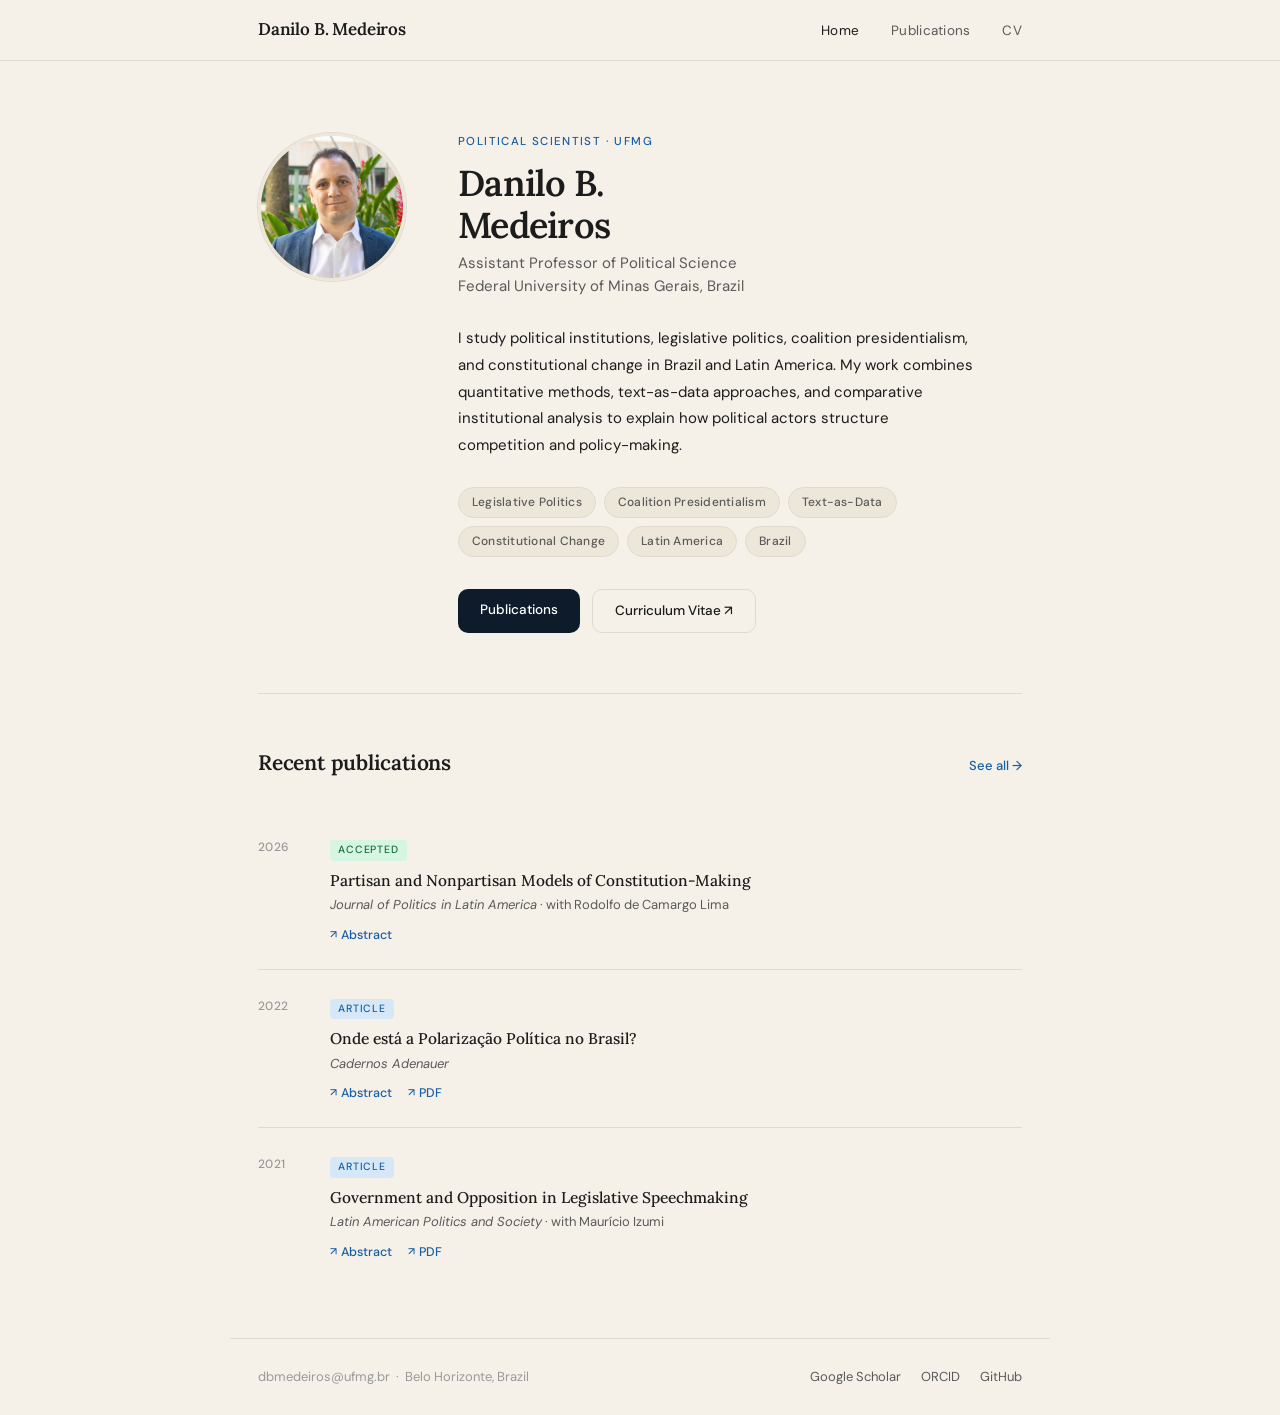
==== index.html @ eb248d36 "Update index.html" ====
<!DOCTYPE html>
<html lang="en">
<head>
  <meta charset="UTF-8">
  <meta name="viewport" content="width=device-width, initial-scale=1.0">
  <title>Danilo B. Medeiros — Political Scientist</title>
  <meta name="description" content="Assistant Professor of Political Science at UFMG. Research on legislative politics, coalition presidentialism, and constitutional change in Brazil and Latin America.">
  <link rel="preconnect" href="https://fonts.googleapis.com">
  <link rel="preconnect" href="https://fonts.gstatic.com" crossorigin>
  <link href="https://fonts.googleapis.com/css2?family=Lora:ital,wght@0,400;0,500;0,600;1,400&family=DM+Sans:wght@300;400;500&display=swap" rel="stylesheet">
  <style>
    *, *::before, *::after { box-sizing: border-box; margin: 0; padding: 0; }

    :root {
      --navy:   #0d1b2a;
      --navy2:  #1a2e42;
      --blue:   #185FA5;
      --blue-l: #d6e8f7;
      --sand:   #f5f0e8;
      --sand2:  #ede7da;
      --ink:    #1c1c1c;
      --muted:  #5a5a5a;
      --faint:  #9a9a9a;
      --rule:   #e0d9cf;
      --serif:  'Lora', Georgia, serif;
      --sans:   'DM Sans', system-ui, sans-serif;
      --radius: 10px;
      --max:    820px;
    }

    html { scroll-behavior: smooth; }

    body {
      font-family: var(--sans);
      background: var(--sand);
      color: var(--ink);
      font-size: 16px;
      line-height: 1.6;
      -webkit-font-smoothing: antialiased;
    }

    /* ── NAV ── */
    header {
      position: sticky;
      top: 0;
      z-index: 100;
      background: rgba(245, 240, 232, 0.92);
      backdrop-filter: blur(12px);
      border-bottom: 1px solid var(--rule);
    }

    nav {
      max-width: var(--max);
      margin: 0 auto;
      padding: 0 28px;
      height: 60px;
      display: flex;
      align-items: center;
      justify-content: space-between;
    }

    .nav-logo {
      font-family: var(--serif);
      font-size: 17px;
      font-weight: 600;
      color: var(--ink);
      text-decoration: none;
      letter-spacing: -0.01em;
    }

    .nav-links {
      display: flex;
      gap: 32px;
      list-style: none;
    }

    .nav-links a {
      font-size: 13.5px;
      font-weight: 400;
      color: var(--muted);
      text-decoration: none;
      letter-spacing: 0.02em;
      transition: color 0.15s;
    }

    .nav-links a:hover,
    .nav-links a.active { color: var(--ink); }

    /* ── MAIN ── */
    main {
      max-width: var(--max);
      margin: 0 auto;
      padding: 0 28px;
    }

    /* ── HERO ── */
    .hero {
      display: grid;
      grid-template-columns: 148px 1fr;
      gap: 52px;
      align-items: start;
      padding: 72px 0 60px;
      animation: fadeUp 0.6s ease both;
    }

    @keyframes fadeUp {
      from { opacity: 0; transform: translateY(16px); }
      to   { opacity: 1; transform: translateY(0); }
    }

    .hero-photo {
      width: 148px;
      height: 148px;
      border-radius: 50%;
      object-fit: cover;
      border: 3px solid var(--sand2);
      box-shadow: 0 0 0 1px var(--rule);
      display: block;
    }

    .hero-photo-placeholder {
      width: 148px;
      height: 148px;
      border-radius: 50%;
      background: var(--navy2);
      display: flex;
      align-items: center;
      justify-content: center;
      font-family: var(--serif);
      font-size: 40px;
      color: #fff;
      letter-spacing: -0.02em;
      border: 3px solid var(--sand2);
    }

    .hero-eyebrow {
      font-size: 11.5px;
      font-weight: 500;
      letter-spacing: 0.12em;
      text-transform: uppercase;
      color: var(--blue);
      margin-bottom: 12px;
    }

    .hero-name {
      font-family: var(--serif);
      font-size: 36px;
      font-weight: 600;
      color: var(--ink);
      line-height: 1.15;
      letter-spacing: -0.02em;
      margin-bottom: 6px;
    }

    .hero-role {
      font-size: 15px;
      color: var(--muted);
      margin-bottom: 28px;
      line-height: 1.5;
    }

    .hero-bio {
      font-size: 15px;
      color: var(--ink);
      line-height: 1.78;
      max-width: 520px;
      margin-bottom: 28px;
    }

    /* Research chips */
    .chips {
      display: flex;
      flex-wrap: wrap;
      gap: 8px;
      margin-bottom: 32px;
    }

    .chip {
      font-size: 12px;
      font-weight: 500;
      letter-spacing: 0.02em;
      background: var(--sand2);
      color: var(--muted);
      border: 1px solid var(--rule);
      padding: 5px 13px;
      border-radius: 999px;
      transition: background 0.15s, color 0.15s;
    }

    .chip:hover {
      background: var(--navy);
      color: #fff;
      border-color: var(--navy);
    }

    /* CTA buttons */
    .cta-row {
      display: flex;
      gap: 12px;
      flex-wrap: wrap;
    }

    .btn {
      display: inline-block;
      font-family: var(--sans);
      font-size: 13.5px;
      font-weight: 500;
      padding: 10px 22px;
      border-radius: var(--radius);
      text-decoration: none;
      transition: all 0.15s;
    }

    .btn-primary {
      background: var(--navy);
      color: #fff;
    }

    .btn-primary:hover { background: var(--navy2); }

    .btn-outline {
      background: transparent;
      color: var(--ink);
      border: 1px solid var(--rule);
    }

    .btn-outline:hover { border-color: var(--navy); color: var(--navy); }

    /* ── SECTION ── */
    .rule {
      border: none;
      border-top: 1px solid var(--rule);
      margin: 0;
    }

    .section {
      padding: 52px 0;
      animation: fadeUp 0.6s ease both;
      animation-delay: 0.1s;
    }

    .section-head {
      display: flex;
      align-items: baseline;
      justify-content: space-between;
      margin-bottom: 32px;
    }

    .section-title {
      font-family: var(--serif);
      font-size: 21px;
      font-weight: 600;
      color: var(--ink);
      letter-spacing: -0.01em;
    }

    .see-all {
      font-size: 13px;
      color: var(--blue);
      text-decoration: none;
      font-weight: 500;
      transition: opacity 0.15s;
    }

    .see-all:hover { opacity: 0.7; }

    /* ── PUBLICATION ITEMS ── */
    .pub-list {
      display: flex;
      flex-direction: column;
      gap: 0;
    }

    .pub-item {
      display: grid;
      grid-template-columns: 52px 1fr;
      gap: 20px;
      padding: 24px 0;
      border-bottom: 1px solid var(--rule);
    }

    .pub-item:last-child { border-bottom: none; }

    .pub-year {
      font-size: 12px;
      font-weight: 500;
      color: var(--faint);
      padding-top: 3px;
      letter-spacing: 0.04em;
    }

    .pub-body {}

    .pub-tag {
      display: inline-block;
      font-size: 10.5px;
      font-weight: 500;
      letter-spacing: 0.08em;
      text-transform: uppercase;
      color: var(--blue);
      background: var(--blue-l);
      padding: 2px 8px;
      border-radius: 4px;
      margin-bottom: 8px;
    }

    .pub-tag.book { color: #6B4226; background: #f5e6d5; }
    .pub-tag.accepted { color: #1a6e3c; background: #d6f5e3; }

    .pub-title {
      font-family: var(--serif);
      font-size: 15.5px;
      font-weight: 500;
      color: var(--ink);
      line-height: 1.45;
      margin-bottom: 5px;
    }

    .pub-venue {
      font-size: 13px;
      color: var(--muted);
      margin-bottom: 10px;
      line-height: 1.4;
    }

    .pub-links {
      display: flex;
      gap: 16px;
    }

    .pub-link {
      font-size: 12.5px;
      font-weight: 500;
      color: var(--blue);
      text-decoration: none;
      display: flex;
      align-items: center;
      gap: 4px;
      transition: opacity 0.15s;
    }

    .pub-link:hover { opacity: 0.7; }

    .pub-link::before {
      content: '↗';
      font-size: 11px;
    }

    /* ── FOOTER ── */
    footer {
      border-top: 1px solid var(--rule);
      padding: 28px 28px;
      max-width: var(--max);
      margin: 0 auto;
      display: flex;
      align-items: center;
      justify-content: space-between;
      flex-wrap: wrap;
      gap: 12px;
    }

    .footer-left {
      font-size: 13px;
      color: var(--faint);
    }

    .footer-links {
      display: flex;
      gap: 20px;
    }

    .footer-links a {
      font-size: 13px;
      color: var(--muted);
      text-decoration: none;
      transition: color 0.15s;
    }

    .footer-links a:hover { color: var(--ink); }

    /* ── RESPONSIVE ── */
    @media (max-width: 640px) {
      .hero {
        grid-template-columns: 1fr;
        gap: 28px;
        padding: 48px 0 40px;
      }
      .hero-photo, .hero-photo-placeholder { width: 100px; height: 100px; font-size: 28px; }
      .hero-name { font-size: 28px; }
      .nav-links { gap: 20px; }
      footer { flex-direction: column; align-items: flex-start; }
    }
  </style>
</head>
<body>

  <header>
    <nav>
      <a class="nav-logo" href="index.html">Danilo B. Medeiros</a>
      <ul class="nav-links">
        <li><a href="index.html" class="active">Home</a></li>
        <li><a href="publications.html">Publications</a></li>
        <li><a href="cv.pdf" target="_blank">CV</a></li>
      </ul>
    </nav>
  </header>

  <main>

    <!-- HERO -->
    <section class="hero">
      <img
        class="hero-photo"
        src="img/profile.jpg"
        alt="Danilo B. Medeiros"
        onerror="this.outerHTML='<div class=\'hero-photo-placeholder\'>DM</div>'"
      >

      <div>
        <p class="hero-eyebrow">Political Scientist · UFMG</p>
        <h1 class="hero-name">Danilo B.<br>Medeiros</h1>
        <p class="hero-role">
          Assistant Professor of Political Science<br>
          Federal University of Minas Gerais, Brazil
        </p>

        <p class="hero-bio">
          I study political institutions, legislative politics, coalition presidentialism,
          and constitutional change in Brazil and Latin America. My work combines
          quantitative methods, text-as-data approaches, and comparative institutional
          analysis to explain how political actors structure competition and policy-making.
        </p>

        <div class="chips">
          <span class="chip">Legislative Politics</span>
          <span class="chip">Coalition Presidentialism</span>
          <span class="chip">Text-as-Data</span>
          <span class="chip">Constitutional Change</span>
          <span class="chip">Latin America</span>
          <span class="chip">Brazil</span>
        </div>

        <div class="cta-row">
          <a class="btn btn-primary" href="publications.html">Publications</a>
          <a class="btn btn-outline" href="cv.pdf" target="_blank">Curriculum Vitae ↗</a>
        </div>
      </div>
    </section>

    <hr class="rule">

    <!-- RECENT PUBLICATIONS -->
    <section class="section">
      <div class="section-head">
        <h2 class="section-title">Recent publications</h2>
        <a class="see-all" href="publications.html">See all →</a>
      </div>

      <div class="pub-list">

        <div class="pub-item">
          <span class="pub-year">2026</span>
          <div class="pub-body">
            <span class="pub-tag accepted">Accepted</span>
            <p class="pub-title">Partisan and Nonpartisan Models of Constitution-Making</p>
            <p class="pub-venue"><em>Journal of Politics in Latin America</em> · with Rodolfo de Camargo Lima</p>
            <div class="pub-links">
              <a class="pub-link" href="#">Abstract</a>
            </div>
          </div>
        </div>

        <div class="pub-item">
          <span class="pub-year">2022</span>
          <div class="pub-body">
            <span class="pub-tag">Article</span>
            <p class="pub-title">Onde está a Polarização Política no Brasil?</p>
            <p class="pub-venue"><em>Cadernos Adenauer</em></p>
            <div class="pub-links">
              <a class="pub-link" href="#">Abstract</a>
              <a class="pub-link" href="papers/polarization.pdf">PDF</a>
            </div>
          </div>
        </div>

        <div class="pub-item">
          <span class="pub-year">2021</span>
          <div class="pub-body">
            <span class="pub-tag">Article</span>
            <p class="pub-title">Government and Opposition in Legislative Speechmaking</p>
            <p class="pub-venue"><em>Latin American Politics and Society</em> · with Maurício Izumi</p>
            <div class="pub-links">
              <a class="pub-link" href="https://doi.org/10.1017/lap.2020.20" target="_blank">Abstract</a>
              <a class="pub-link" href="papers/speechmaking.pdf">PDF</a>
            </div>
          </div>
        </div>

      </div>
    </section>

  </main>

  <footer>
    <span class="footer-left">dbmedeiros@ufmg.br &nbsp;·&nbsp; Belo Horizonte, Brazil</span>
    <div class="footer-links">
      <a href="https://scholar.google.com" target="_blank">Google Scholar</a>
      <a href="https://orcid.org" target="_blank">ORCID</a>
      <a href="https://github.com/dbmedeiros" target="_blank">GitHub</a>
    </div>
  </footer>

</body>
</html>
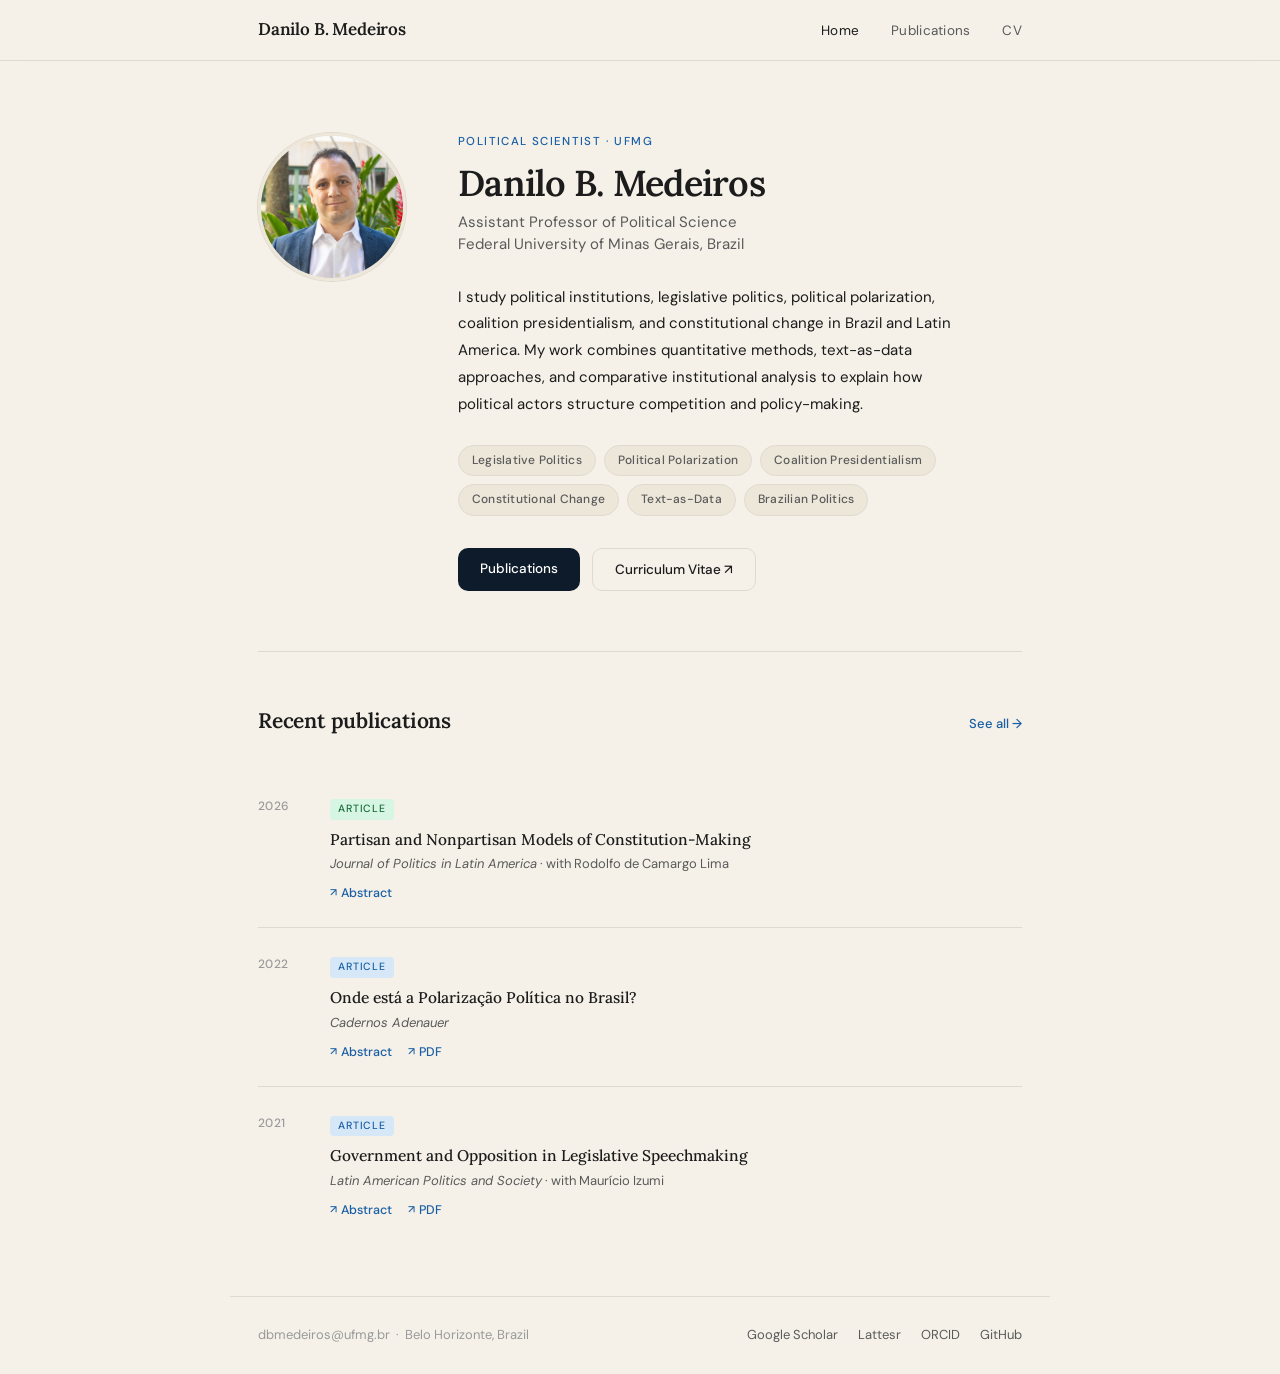
==== commit de57d522: "Update index.html" ====
--- a/index.html
+++ b/index.html
@@ -418,26 +418,25 @@
 
       <div>
         <p class="hero-eyebrow">Political Scientist · UFMG</p>
-        <h1 class="hero-name">Danilo B.<br>Medeiros</h1>
+        <h1 class="hero-name">Danilo B. Medeiros</h1>
         <p class="hero-role">
           Assistant Professor of Political Science<br>
           Federal University of Minas Gerais, Brazil
         </p>
 
         <p class="hero-bio">
-          I study political institutions, legislative politics, coalition presidentialism,
-          and constitutional change in Brazil and Latin America. My work combines
-          quantitative methods, text-as-data approaches, and comparative institutional
-          analysis to explain how political actors structure competition and policy-making.
+          I study political institutions, legislative politics, political polarization, coalition presidentialism, and
+          constitutional change in Brazil and Latin America. My work combines quantitative methods, text-as-data approaches,
+          and comparative institutional analysis to explain how political actors structure competition and policy-making.
         </p>
 
         <div class="chips">
           <span class="chip">Legislative Politics</span>
+          <span class="chip">Political Polarization</span>
           <span class="chip">Coalition Presidentialism</span>
+          <span class="chip">Constitutional Change</span>
           <span class="chip">Text-as-Data</span>
-          <span class="chip">Constitutional Change</span>
-          <span class="chip">Latin America</span>
-          <span class="chip">Brazil</span>
+          <span class="chip">Brazilian Politics</span>
         </div>
 
         <div class="cta-row">
@@ -461,7 +460,7 @@
         <div class="pub-item">
           <span class="pub-year">2026</span>
           <div class="pub-body">
-            <span class="pub-tag accepted">Accepted</span>
+            <span class="pub-tag accepted">Article</span>
             <p class="pub-title">Partisan and Nonpartisan Models of Constitution-Making</p>
             <p class="pub-venue"><em>Journal of Politics in Latin America</em> · with Rodolfo de Camargo Lima</p>
             <div class="pub-links">
@@ -504,8 +503,9 @@
   <footer>
     <span class="footer-left">dbmedeiros@ufmg.br &nbsp;·&nbsp; Belo Horizonte, Brazil</span>
     <div class="footer-links">
-      <a href="https://scholar.google.com" target="_blank">Google Scholar</a>
-      <a href="https://orcid.org" target="_blank">ORCID</a>
+      <a href="https://scholar.google.com/citations?user=SErgSUYAAAAJ&hl=pt-BR" target="_blank">Google Scholar</a>
+      <a href="http://lattes.cnpq.br/6600809862208281" target="_blank">Lattesr</a>
+      <a href="https://orcid.org/0000-0003-1642-5444" target="_blank">ORCID</a>
       <a href="https://github.com/dbmedeiros" target="_blank">GitHub</a>
     </div>
   </footer>
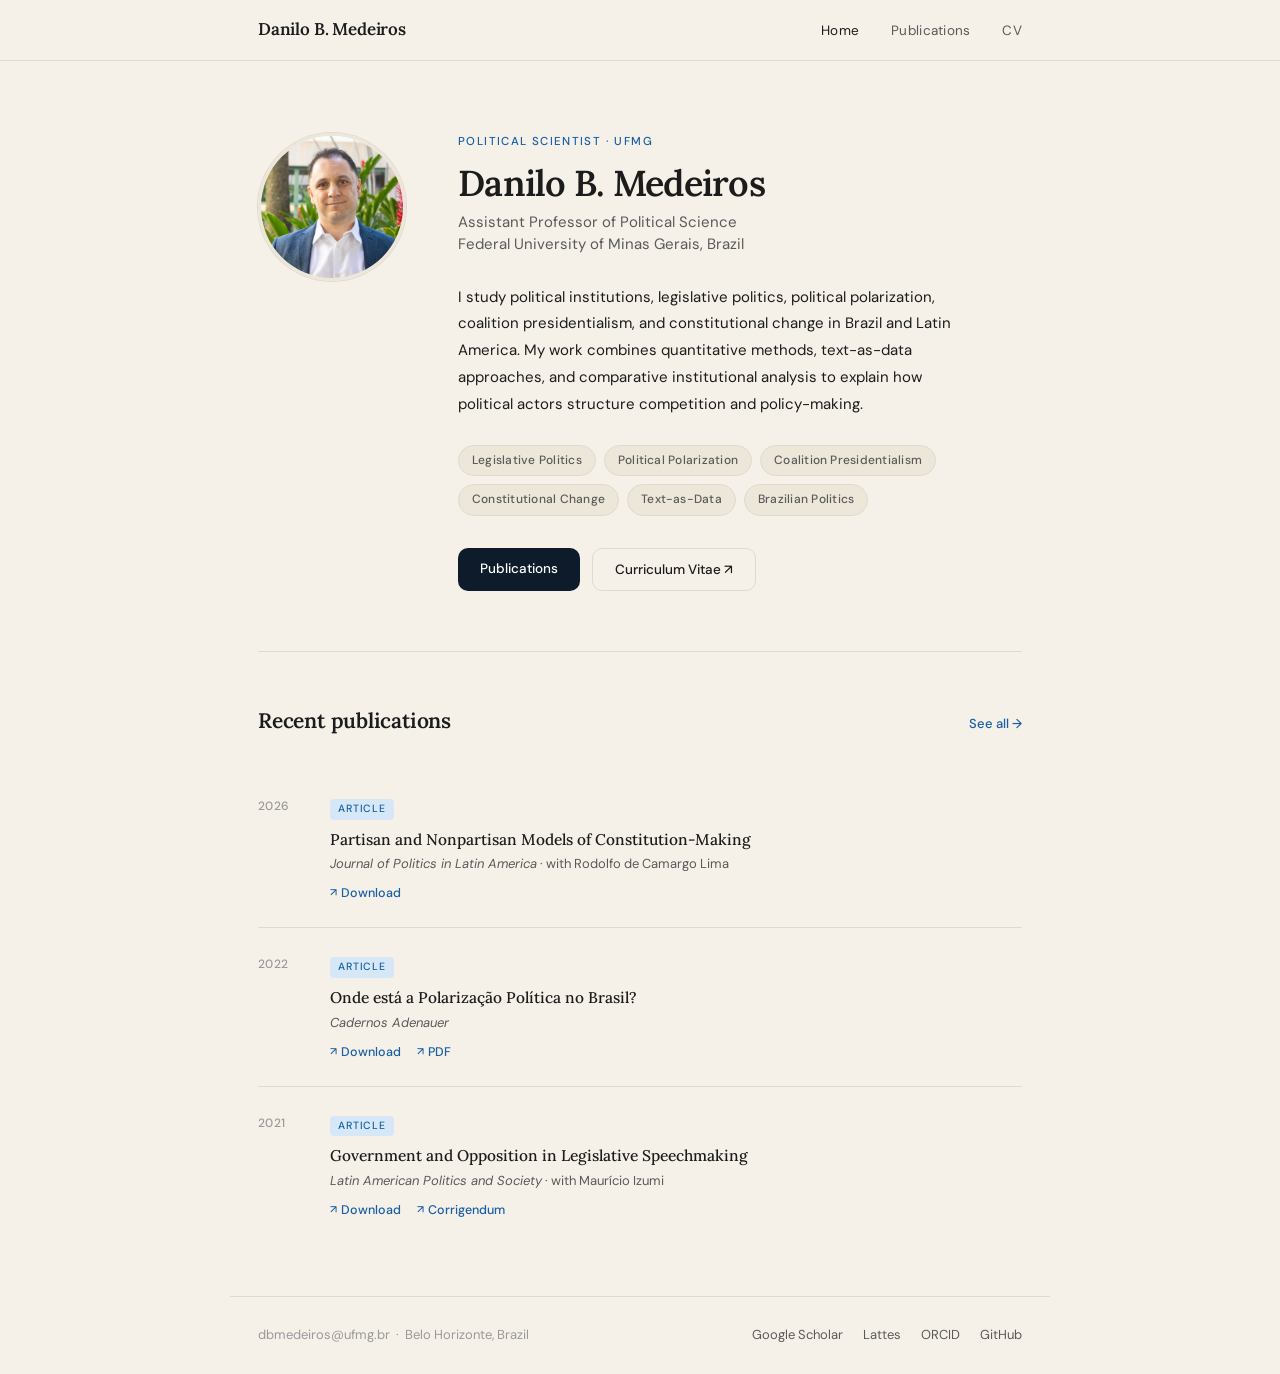
==== commit 9121073b: "Update index.html" ====
--- a/index.html
+++ b/index.html
@@ -460,11 +460,11 @@
         <div class="pub-item">
           <span class="pub-year">2026</span>
           <div class="pub-body">
-            <span class="pub-tag accepted">Article</span>
+            <span class="pub-tag">Article</span>
             <p class="pub-title">Partisan and Nonpartisan Models of Constitution-Making</p>
             <p class="pub-venue"><em>Journal of Politics in Latin America</em> · with Rodolfo de Camargo Lima</p>
             <div class="pub-links">
-              <a class="pub-link" href="#">Abstract</a>
+              <a class="pub-link" href="https://doi.org/10.1177/1866802X251397954" target="_blank">Download</a>
             </div>
           </div>
         </div>
@@ -476,7 +476,7 @@
             <p class="pub-title">Onde está a Polarização Política no Brasil?</p>
             <p class="pub-venue"><em>Cadernos Adenauer</em></p>
             <div class="pub-links">
-              <a class="pub-link" href="#">Abstract</a>
+              <a class="pub-link" href="#">Download</a>
               <a class="pub-link" href="papers/polarization.pdf">PDF</a>
             </div>
           </div>
@@ -489,8 +489,8 @@
             <p class="pub-title">Government and Opposition in Legislative Speechmaking</p>
             <p class="pub-venue"><em>Latin American Politics and Society</em> · with Maurício Izumi</p>
             <div class="pub-links">
-              <a class="pub-link" href="https://doi.org/10.1017/lap.2020.20" target="_blank">Abstract</a>
-              <a class="pub-link" href="papers/speechmaking.pdf">PDF</a>
+              <a class="pub-link" href="https://doi.org/10.1017/lap.2020.36" target="_blank">Download</a>
+              <a class="pub-link" href="https://doi.org/10.1017/lap.2021.66" target="_blank">Corrigendum</a>
             </div>
           </div>
         </div>
@@ -504,7 +504,7 @@
     <span class="footer-left">dbmedeiros@ufmg.br &nbsp;·&nbsp; Belo Horizonte, Brazil</span>
     <div class="footer-links">
       <a href="https://scholar.google.com/citations?user=SErgSUYAAAAJ&hl=pt-BR" target="_blank">Google Scholar</a>
-      <a href="http://lattes.cnpq.br/6600809862208281" target="_blank">Lattesr</a>
+      <a href="http://lattes.cnpq.br/6600809862208281" target="_blank">Lattes</a>
       <a href="https://orcid.org/0000-0003-1642-5444" target="_blank">ORCID</a>
       <a href="https://github.com/dbmedeiros" target="_blank">GitHub</a>
     </div>
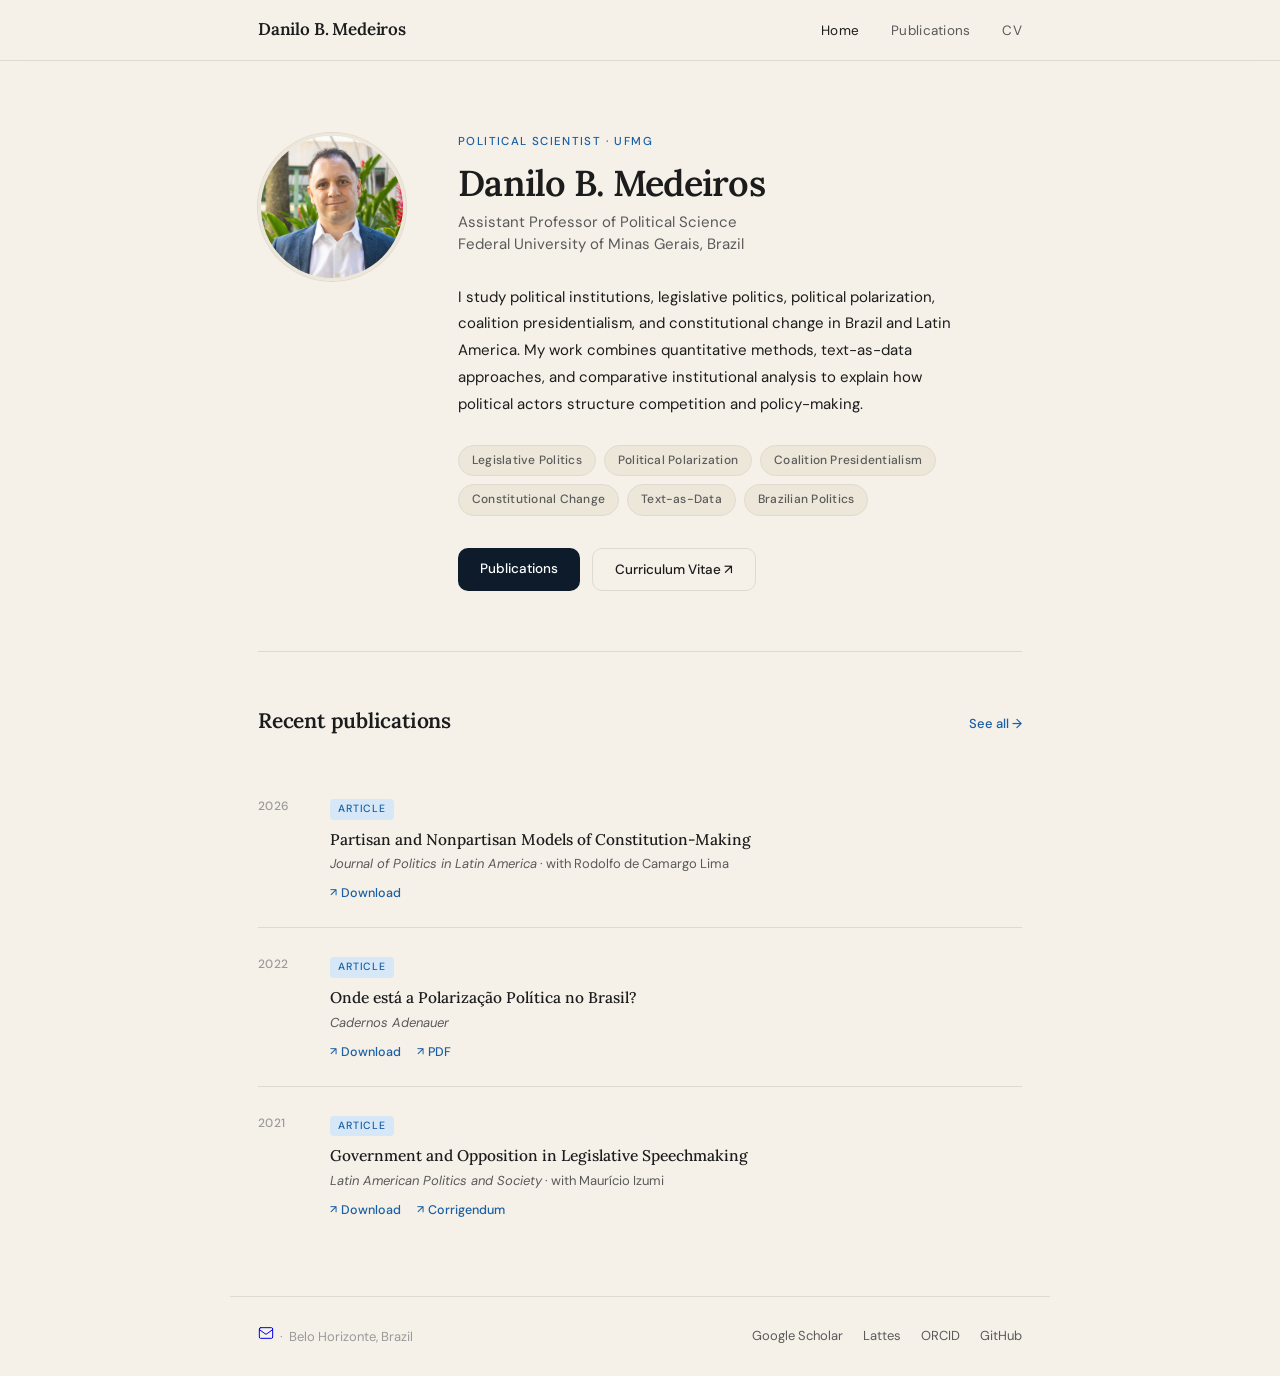
==== commit 7985a5ac: "Update index.html" ====
--- a/index.html
+++ b/index.html
@@ -501,7 +501,7 @@
   </main>
 
   <footer>
-    <span class="footer-left">dbmedeiros@ufmg.br &nbsp;·&nbsp; Belo Horizonte, Brazil</span>
+    <span class="footer-left"><a class="footer-email" href="mailto:danilomedeiros@ufmg.br" title="danilomedeiros@ufmg.br"><svg xmlns="http://www.w3.org/2000/svg" width="16" height="16" viewBox="0 0 24 24" fill="none" stroke="currentColor" stroke-width="1.5" stroke-linecap="round" stroke-linejoin="round"><rect x="2" y="4" width="20" height="16" rx="2"/><path d="M2 7l10 7 10-7"/></svg></a> &nbsp;·&nbsp; Belo Horizonte, Brazil</span>
     <div class="footer-links">
       <a href="https://scholar.google.com/citations?user=SErgSUYAAAAJ&hl=pt-BR" target="_blank">Google Scholar</a>
       <a href="http://lattes.cnpq.br/6600809862208281" target="_blank">Lattes</a>
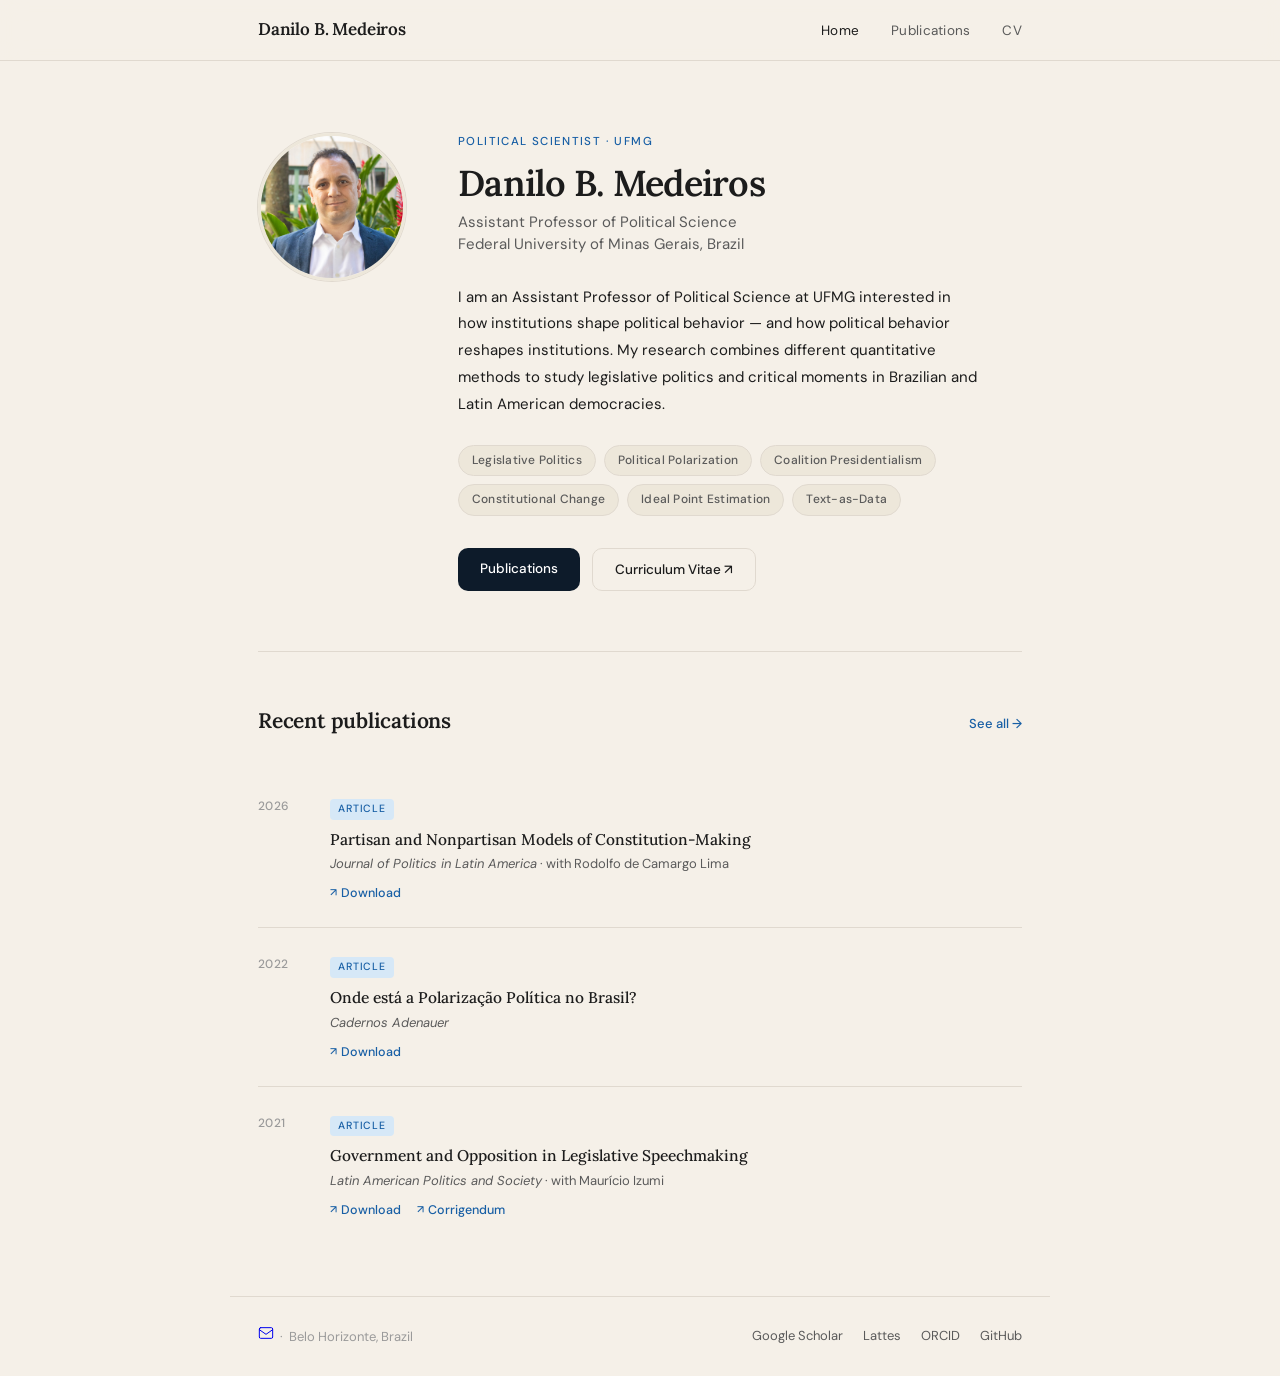
==== commit c4809ff9: "Update index.html" ====
--- a/index.html
+++ b/index.html
@@ -4,7 +4,7 @@
   <meta charset="UTF-8">
   <meta name="viewport" content="width=device-width, initial-scale=1.0">
   <title>Danilo B. Medeiros — Political Scientist</title>
-  <meta name="description" content="Assistant Professor of Political Science at UFMG. Research on legislative politics, coalition presidentialism, and constitutional change in Brazil and Latin America.">
+  <meta name="description" content="Assistant Professor of Political Science at UFMG.">
   <link rel="preconnect" href="https://fonts.googleapis.com">
   <link rel="preconnect" href="https://fonts.gstatic.com" crossorigin>
   <link href="https://fonts.googleapis.com/css2?family=Lora:ital,wght@0,400;0,500;0,600;1,400&family=DM+Sans:wght@300;400;500&display=swap" rel="stylesheet">
@@ -425,9 +425,7 @@
         </p>
 
         <p class="hero-bio">
-          I study political institutions, legislative politics, political polarization, coalition presidentialism, and
-          constitutional change in Brazil and Latin America. My work combines quantitative methods, text-as-data approaches,
-          and comparative institutional analysis to explain how political actors structure competition and policy-making.
+          I am an Assistant Professor of Political Science at UFMG interested in how institutions shape political behavior — and how political behavior reshapes institutions. My research combines different quantitative methods to study legislative politics and critical moments in Brazilian and Latin American democracies.
         </p>
 
         <div class="chips">
@@ -435,8 +433,8 @@
           <span class="chip">Political Polarization</span>
           <span class="chip">Coalition Presidentialism</span>
           <span class="chip">Constitutional Change</span>
+          <span class="chip">Ideal Point Estimation</span>
           <span class="chip">Text-as-Data</span>
-          <span class="chip">Brazilian Politics</span>
         </div>
 
         <div class="cta-row">
@@ -476,8 +474,7 @@
             <p class="pub-title">Onde está a Polarização Política no Brasil?</p>
             <p class="pub-venue"><em>Cadernos Adenauer</em></p>
             <div class="pub-links">
-              <a class="pub-link" href="#">Download</a>
-              <a class="pub-link" href="papers/polarization.pdf">PDF</a>
+              <a class="pub-link" href="https://www.kas.de/documents/265553/265602/KA+Cad+2022.1+-+cap%C3%ADtulo+2+vf.pdf/d8e32c39-db5a-9695-b931-c362e92686d7?t=1652375381805">Download</a>
             </div>
           </div>
         </div>
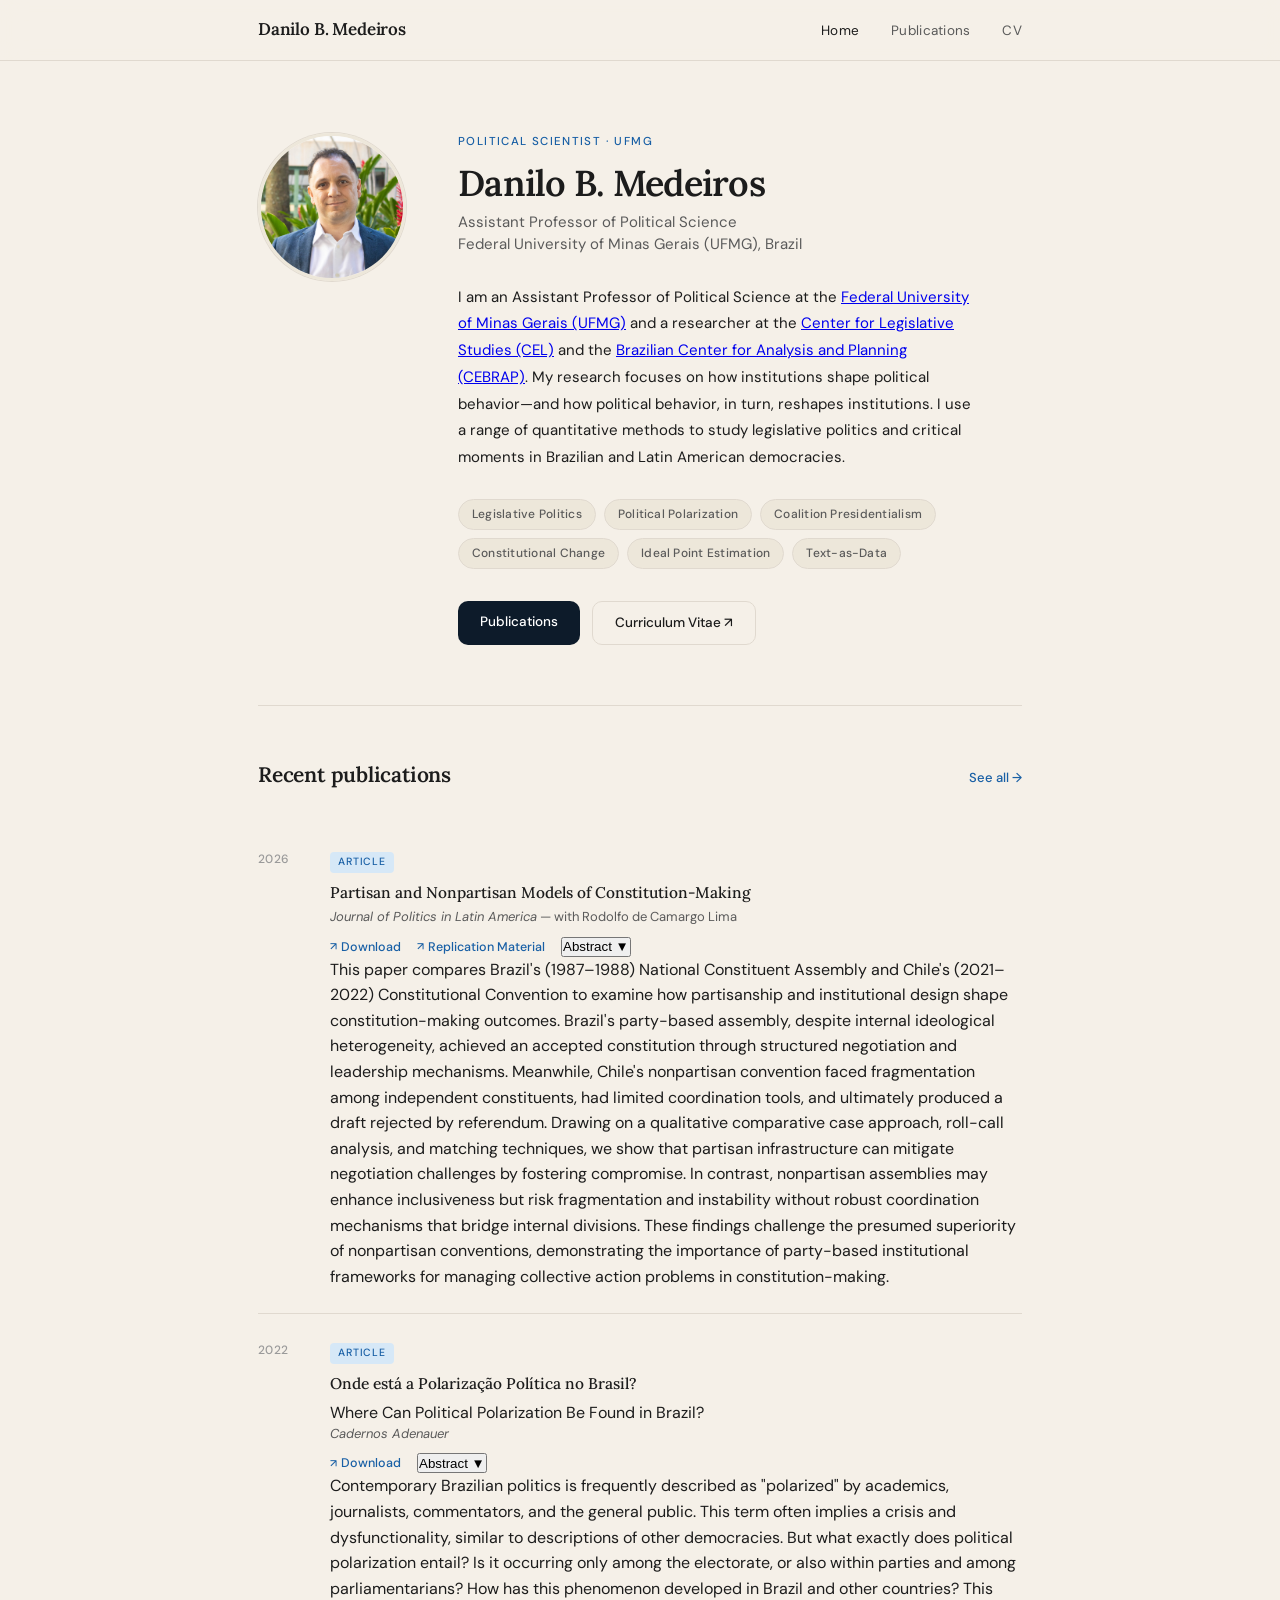
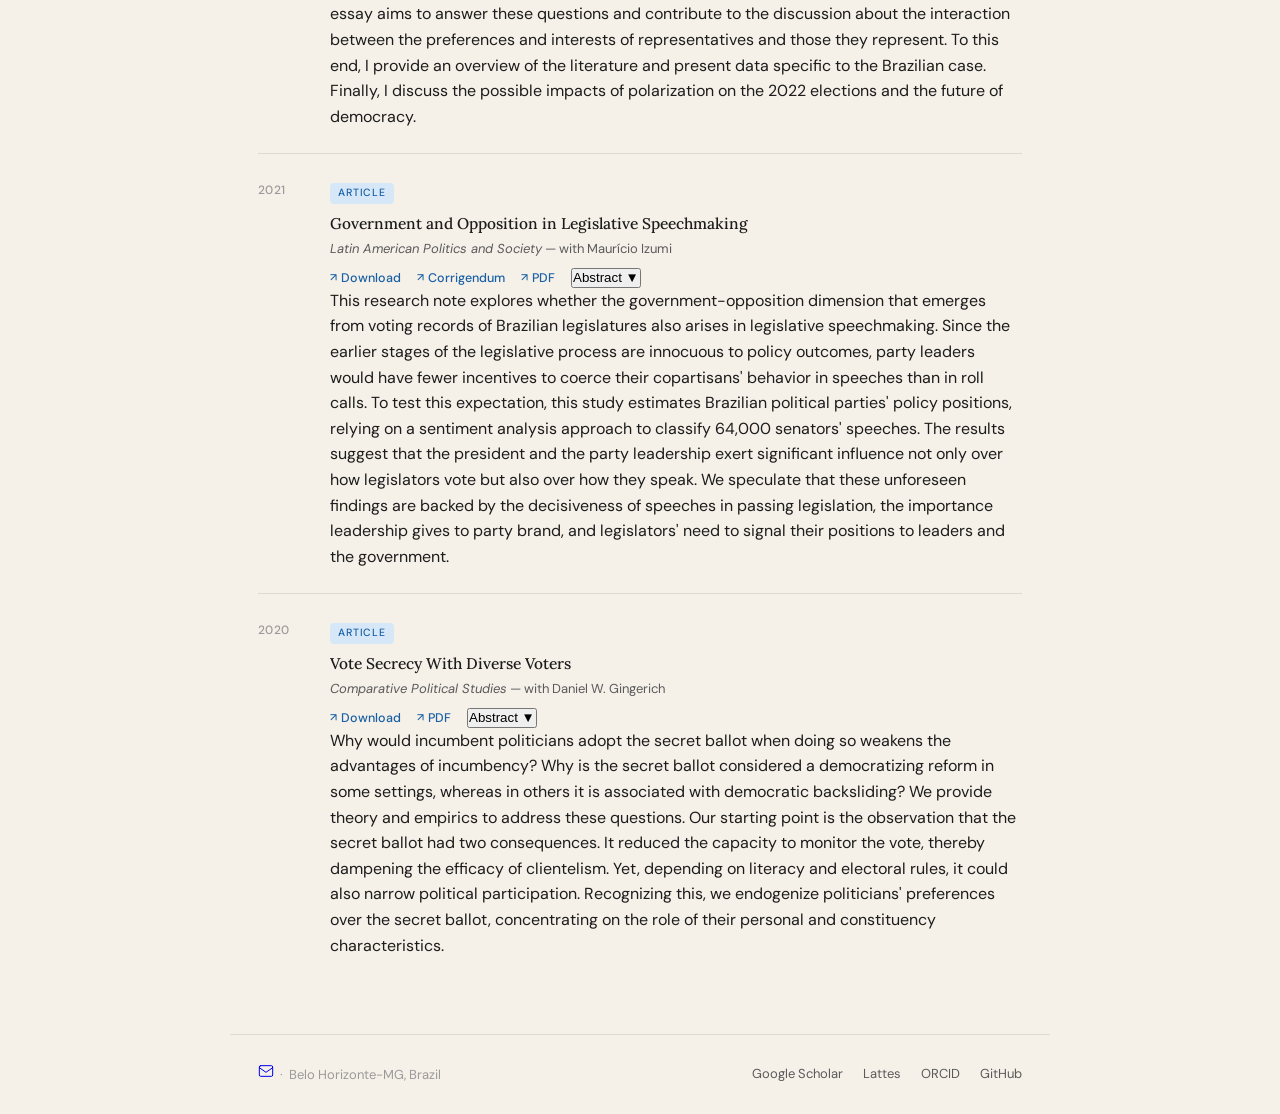
==== commit 9ee5d27e: "Update index.html" ====
--- a/index.html
+++ b/index.html
@@ -421,11 +421,16 @@
         <h1 class="hero-name">Danilo B. Medeiros</h1>
         <p class="hero-role">
           Assistant Professor of Political Science<br>
-          Federal University of Minas Gerais, Brazil
+          Federal University of Minas Gerais (UFMG), Brazil
         </p>
 
         <p class="hero-bio">
-          I am an Assistant Professor of Political Science at UFMG interested in how institutions shape political behavior — and how political behavior reshapes institutions. My research combines different quantitative methods to study legislative politics and critical moments in Brazilian and Latin American democracies.
+          I am an Assistant Professor of Political Science at the <a href="https://www.fafich.ufmg.br/dcp/" target="_blank" rel="noopener noreferrer">Federal University of Minas Gerais (UFMG)</a>
+          and a researcher at the <a href="https://centroestudoslegislativos.com.br/" target="_blank" rel="noopener noreferrer">Center for Legislative Studies (CEL)</a>
+          and the <a href="https://cebrap.org.br" target="_blank" rel="noopener noreferrer">Brazilian Center for Analysis and Planning (CEBRAP)</a>.
+          My research focuses on how institutions shape political behavior—and how political behavior, in turn, reshapes institutions.
+          I use a range of quantitative methods to study legislative politics and critical moments in Brazilian and Latin American democracies.
+</p>
         </p>
 
         <div class="chips">
@@ -446,7 +451,7 @@
 
     <hr class="rule">
 
-    <!-- RECENT PUBLICATIONS -->
+    <!-- SELECTED PUBLICATIONS -->
     <section class="section">
       <div class="section-head">
         <h2 class="section-title">Recent publications</h2>
@@ -455,50 +460,94 @@
 
       <div class="pub-list">
 
+        <!-- JPLA 2026 -->
         <div class="pub-item">
           <span class="pub-year">2026</span>
-          <div class="pub-body">
+          <div>
             <span class="pub-tag">Article</span>
             <p class="pub-title">Partisan and Nonpartisan Models of Constitution-Making</p>
-            <p class="pub-venue"><em>Journal of Politics in Latin America</em> · with Rodolfo de Camargo Lima</p>
+            <p class="pub-venue"><em>Journal of Politics in Latin America</em> &mdash; with Rodolfo de Camargo Lima</p>
             <div class="pub-links">
               <a class="pub-link" href="https://doi.org/10.1177/1866802X251397954" target="_blank">Download</a>
+              <a class="pub-link" href="https://doi.org/10.1177/1866802X2513979544" target="_blank">Replication Material</a>
+              <button class="abstract-btn" aria-expanded="false" data-target="abs-jpla" onclick="toggleAbstract(this)">
+                Abstract <span class="chevron">▼</span>
+              </button>
+            </div>
+            <div class="abstract-box" id="abs-jpla">
+              <p>This paper compares Brazil's (1987–1988) National Constituent Assembly and Chile's (2021–2022) Constitutional Convention to examine how partisanship and institutional design shape constitution-making outcomes. Brazil's party-based assembly, despite internal ideological heterogeneity, achieved an accepted constitution through structured negotiation and leadership mechanisms. Meanwhile, Chile's nonpartisan convention faced fragmentation among independent constituents, had limited coordination tools, and ultimately produced a draft rejected by referendum. Drawing on a qualitative comparative case approach, roll-call analysis, and matching techniques, we show that partisan infrastructure can mitigate negotiation challenges by fostering compromise. In contrast, nonpartisan assemblies may enhance inclusiveness but risk fragmentation and instability without robust coordination mechanisms that bridge internal divisions. These findings challenge the presumed superiority of nonpartisan conventions, demonstrating the importance of party-based institutional frameworks for managing collective action problems in constitution-making.</p>
             </div>
           </div>
         </div>
 
+        <!-- Cadernos Adenauer 2022 -->
         <div class="pub-item">
           <span class="pub-year">2022</span>
-          <div class="pub-body">
+          <div>
             <span class="pub-tag">Article</span>
             <p class="pub-title">Onde está a Polarização Política no Brasil?</p>
+            <p class="pub-title-translation">Where Can Political Polarization Be Found in Brazil?</p>
             <p class="pub-venue"><em>Cadernos Adenauer</em></p>
             <div class="pub-links">
-              <a class="pub-link" href="https://www.kas.de/documents/265553/265602/KA+Cad+2022.1+-+cap%C3%ADtulo+2+vf.pdf/d8e32c39-db5a-9695-b931-c362e92686d7?t=1652375381805">Download</a>
+              <a class="pub-link" href="https://www.kas.de/documents/265553/265602/KA+Cad+2022.1+-+cap%C3%ADtulo+2+vf.pdf/d8e32c39-db5a-9695-b931-c362e92686d7?t=1652375381805" target="_blank">Download</a>
+              <button class="abstract-btn" aria-expanded="false" data-target="abs-adenauer" onclick="toggleAbstract(this)">
+                Abstract <span class="chevron">▼</span>
+              </button>
+            </div>
+            <div class="abstract-box" id="abs-adenauer">
+              <p>Contemporary Brazilian politics is frequently described as "polarized" by academics, journalists, commentators, and the general public. This term often implies a crisis and dysfunctionality, similar to descriptions of other democracies. But what exactly does political polarization entail? Is it occurring only among the electorate, or also within parties and among parliamentarians? How has this phenomenon developed in Brazil and other countries? This essay aims to answer these questions and contribute to the discussion about the interaction between the preferences and interests of representatives and those they represent. To this end, I provide an overview of the literature and present data specific to the Brazilian case. Finally, I discuss the possible impacts of polarization on the 2022 elections and the future of democracy.</p>
             </div>
           </div>
         </div>
 
+        <!-- LAPS 2021 -->
         <div class="pub-item">
           <span class="pub-year">2021</span>
-          <div class="pub-body">
+          <div>
             <span class="pub-tag">Article</span>
             <p class="pub-title">Government and Opposition in Legislative Speechmaking</p>
-            <p class="pub-venue"><em>Latin American Politics and Society</em> · with Maurício Izumi</p>
+            <p class="pub-venue"><em>Latin American Politics and Society</em> &mdash; with Maurício Izumi</p>
             <div class="pub-links">
               <a class="pub-link" href="https://doi.org/10.1017/lap.2020.36" target="_blank">Download</a>
               <a class="pub-link" href="https://doi.org/10.1017/lap.2021.66" target="_blank">Corrigendum</a>
+              <a class="pub-link" href="papers/speechmaking.pdf">PDF</a>
+              <button class="abstract-btn" aria-expanded="false" data-target="abs-laps" onclick="toggleAbstract(this)">
+                Abstract <span class="chevron">▼</span>
+              </button>
+            </div>
+            <div class="abstract-box" id="abs-laps">
+              <p>This research note explores whether the government-opposition dimension that emerges from voting records of Brazilian legislatures also arises in legislative speechmaking. Since the earlier stages of the legislative process are innocuous to policy outcomes, party leaders would have fewer incentives to coerce their copartisans' behavior in speeches than in roll calls. To test this expectation, this study estimates Brazilian political parties' policy positions, relying on a sentiment analysis approach to classify 64,000 senators' speeches. The results suggest that the president and the party leadership exert significant influence not only over how legislators vote but also over how they speak. We speculate that these unforeseen findings are backed by the decisiveness of speeches in passing legislation, the importance leadership gives to party brand, and legislators' need to signal their positions to leaders and the government.</p>
             </div>
           </div>
         </div>
 
+        <!-- CPS 2020 -->
+        <div class="pub-item">
+          <span class="pub-year">2020</span>
+          <div>
+            <span class="pub-tag">Article</span>
+            <p class="pub-title">Vote Secrecy With Diverse Voters</p>
+            <p class="pub-venue"><em>Comparative Political Studies</em> &mdash; with Daniel W. Gingerich</p>
+            <div class="pub-links">
+              <a class="pub-link" href="http://dx.doi.org/10.1177/0010414019859040" target="_blank">Download</a>
+              <a class="pub-link" href="papers/vote_secrecy.pdf">PDF</a>
+              <button class="abstract-btn" aria-expanded="false" data-target="abs-cps" onclick="toggleAbstract(this)">
+                Abstract <span class="chevron">▼</span>
+              </button>
+            </div>
+            <div class="abstract-box" id="abs-cps">
+              <p>Why would incumbent politicians adopt the secret ballot when doing so weakens the advantages of incumbency? Why is the secret ballot considered a democratizing reform in some settings, whereas in others it is associated with democratic backsliding? We provide theory and empirics to address these questions. Our starting point is the observation that the secret ballot had two consequences. It reduced the capacity to monitor the vote, thereby dampening the efficacy of clientelism. Yet, depending on literacy and electoral rules, it could also narrow political participation. Recognizing this, we endogenize politicians' preferences over the secret ballot, concentrating on the role of their personal and constituency characteristics.</p>
+            </div>
+          </div>
+        </div>
+
       </div>
     </section>
 
   </main>
 
   <footer>
-    <span class="footer-left"><a class="footer-email" href="mailto:danilomedeiros@ufmg.br" title="danilomedeiros@ufmg.br"><svg xmlns="http://www.w3.org/2000/svg" width="16" height="16" viewBox="0 0 24 24" fill="none" stroke="currentColor" stroke-width="1.5" stroke-linecap="round" stroke-linejoin="round"><rect x="2" y="4" width="20" height="16" rx="2"/><path d="M2 7l10 7 10-7"/></svg></a> &nbsp;·&nbsp; Belo Horizonte, Brazil</span>
+    <span class="footer-left"><a class="footer-email" href="mailto:danilomedeiros@ufmg.br" title="danilomedeiros@ufmg.br"><svg xmlns="http://www.w3.org/2000/svg" width="16" height="16" viewBox="0 0 24 24" fill="none" stroke="currentColor" stroke-width="1.5" stroke-linecap="round" stroke-linejoin="round"><rect x="2" y="4" width="20" height="16" rx="2"/><path d="M2 7l10 7 10-7"/></svg></a> &nbsp;·&nbsp; Belo Horizonte-MG, Brazil</span>
     <div class="footer-links">
       <a href="https://scholar.google.com/citations?user=SErgSUYAAAAJ&hl=pt-BR" target="_blank">Google Scholar</a>
       <a href="http://lattes.cnpq.br/6600809862208281" target="_blank">Lattes</a>
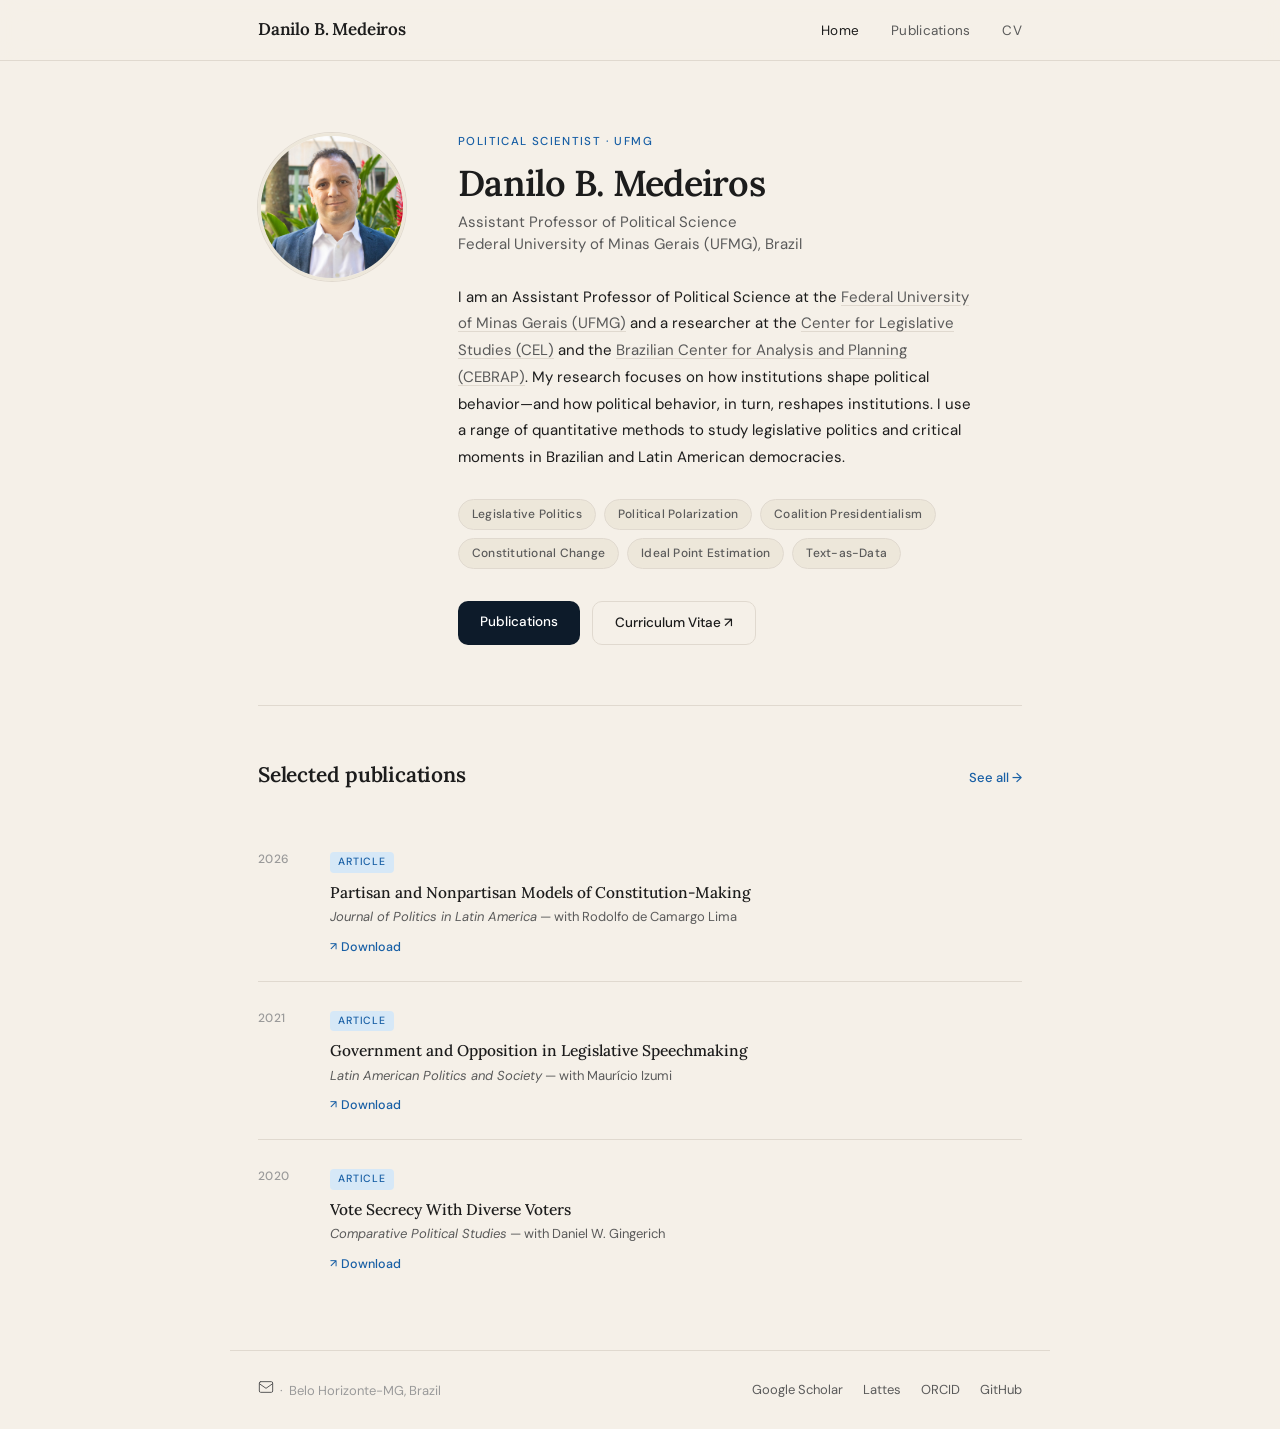
==== commit 557ab751: "Update index.html" ====
--- a/index.html
+++ b/index.html
@@ -167,6 +167,19 @@
       margin-bottom: 28px;
     }
 
+    .hero-bio a {
+      color: var(--muted);
+      text-decoration: underline;
+      text-decoration-color: var(--rule);
+      text-underline-offset: 3px;
+      transition: color 0.15s, text-decoration-color 0.15s;
+    }
+
+    .hero-bio a:hover {
+      color: var(--ink);
+      text-decoration-color: var(--muted);
+    }
+
     /* Research chips */
     .chips {
       display: flex;
@@ -304,9 +317,6 @@
       margin-bottom: 8px;
     }
 
-    .pub-tag.book { color: #6B4226; background: #f5e6d5; }
-    .pub-tag.accepted { color: #1a6e3c; background: #d6f5e3; }
-
     .pub-title {
       font-family: var(--serif);
       font-size: 15.5px;
@@ -358,6 +368,16 @@
       flex-wrap: wrap;
       gap: 12px;
     }
+
+    .footer-email {
+      color: var(--muted);
+      display: inline-flex;
+      align-items: center;
+      transition: color 0.15s;
+    }
+
+    .footer-email:hover { color: var(--blue); }
+    .footer-email svg { display: block; }
 
     .footer-left {
       font-size: 13px;
@@ -430,7 +450,6 @@
           and the <a href="https://cebrap.org.br" target="_blank" rel="noopener noreferrer">Brazilian Center for Analysis and Planning (CEBRAP)</a>.
           My research focuses on how institutions shape political behavior—and how political behavior, in turn, reshapes institutions.
           I use a range of quantitative methods to study legislative politics and critical moments in Brazilian and Latin American democracies.
-</p>
         </p>
 
         <div class="chips">
@@ -454,89 +473,44 @@
     <!-- SELECTED PUBLICATIONS -->
     <section class="section">
       <div class="section-head">
-        <h2 class="section-title">Recent publications</h2>
+        <h2 class="section-title">Selected publications</h2>
         <a class="see-all" href="publications.html">See all →</a>
       </div>
 
       <div class="pub-list">
 
-        <!-- JPLA 2026 -->
         <div class="pub-item">
           <span class="pub-year">2026</span>
-          <div>
+          <div class="pub-body">
             <span class="pub-tag">Article</span>
             <p class="pub-title">Partisan and Nonpartisan Models of Constitution-Making</p>
             <p class="pub-venue"><em>Journal of Politics in Latin America</em> &mdash; with Rodolfo de Camargo Lima</p>
             <div class="pub-links">
               <a class="pub-link" href="https://doi.org/10.1177/1866802X251397954" target="_blank">Download</a>
-              <a class="pub-link" href="https://doi.org/10.1177/1866802X2513979544" target="_blank">Replication Material</a>
-              <button class="abstract-btn" aria-expanded="false" data-target="abs-jpla" onclick="toggleAbstract(this)">
-                Abstract <span class="chevron">▼</span>
-              </button>
-            </div>
-            <div class="abstract-box" id="abs-jpla">
-              <p>This paper compares Brazil's (1987–1988) National Constituent Assembly and Chile's (2021–2022) Constitutional Convention to examine how partisanship and institutional design shape constitution-making outcomes. Brazil's party-based assembly, despite internal ideological heterogeneity, achieved an accepted constitution through structured negotiation and leadership mechanisms. Meanwhile, Chile's nonpartisan convention faced fragmentation among independent constituents, had limited coordination tools, and ultimately produced a draft rejected by referendum. Drawing on a qualitative comparative case approach, roll-call analysis, and matching techniques, we show that partisan infrastructure can mitigate negotiation challenges by fostering compromise. In contrast, nonpartisan assemblies may enhance inclusiveness but risk fragmentation and instability without robust coordination mechanisms that bridge internal divisions. These findings challenge the presumed superiority of nonpartisan conventions, demonstrating the importance of party-based institutional frameworks for managing collective action problems in constitution-making.</p>
             </div>
           </div>
         </div>
 
-        <!-- Cadernos Adenauer 2022 -->
-        <div class="pub-item">
-          <span class="pub-year">2022</span>
-          <div>
-            <span class="pub-tag">Article</span>
-            <p class="pub-title">Onde está a Polarização Política no Brasil?</p>
-            <p class="pub-title-translation">Where Can Political Polarization Be Found in Brazil?</p>
-            <p class="pub-venue"><em>Cadernos Adenauer</em></p>
-            <div class="pub-links">
-              <a class="pub-link" href="https://www.kas.de/documents/265553/265602/KA+Cad+2022.1+-+cap%C3%ADtulo+2+vf.pdf/d8e32c39-db5a-9695-b931-c362e92686d7?t=1652375381805" target="_blank">Download</a>
-              <button class="abstract-btn" aria-expanded="false" data-target="abs-adenauer" onclick="toggleAbstract(this)">
-                Abstract <span class="chevron">▼</span>
-              </button>
-            </div>
-            <div class="abstract-box" id="abs-adenauer">
-              <p>Contemporary Brazilian politics is frequently described as "polarized" by academics, journalists, commentators, and the general public. This term often implies a crisis and dysfunctionality, similar to descriptions of other democracies. But what exactly does political polarization entail? Is it occurring only among the electorate, or also within parties and among parliamentarians? How has this phenomenon developed in Brazil and other countries? This essay aims to answer these questions and contribute to the discussion about the interaction between the preferences and interests of representatives and those they represent. To this end, I provide an overview of the literature and present data specific to the Brazilian case. Finally, I discuss the possible impacts of polarization on the 2022 elections and the future of democracy.</p>
-            </div>
-          </div>
-        </div>
-
-        <!-- LAPS 2021 -->
         <div class="pub-item">
           <span class="pub-year">2021</span>
-          <div>
+          <div class="pub-body">
             <span class="pub-tag">Article</span>
             <p class="pub-title">Government and Opposition in Legislative Speechmaking</p>
             <p class="pub-venue"><em>Latin American Politics and Society</em> &mdash; with Maurício Izumi</p>
             <div class="pub-links">
               <a class="pub-link" href="https://doi.org/10.1017/lap.2020.36" target="_blank">Download</a>
-              <a class="pub-link" href="https://doi.org/10.1017/lap.2021.66" target="_blank">Corrigendum</a>
-              <a class="pub-link" href="papers/speechmaking.pdf">PDF</a>
-              <button class="abstract-btn" aria-expanded="false" data-target="abs-laps" onclick="toggleAbstract(this)">
-                Abstract <span class="chevron">▼</span>
-              </button>
-            </div>
-            <div class="abstract-box" id="abs-laps">
-              <p>This research note explores whether the government-opposition dimension that emerges from voting records of Brazilian legislatures also arises in legislative speechmaking. Since the earlier stages of the legislative process are innocuous to policy outcomes, party leaders would have fewer incentives to coerce their copartisans' behavior in speeches than in roll calls. To test this expectation, this study estimates Brazilian political parties' policy positions, relying on a sentiment analysis approach to classify 64,000 senators' speeches. The results suggest that the president and the party leadership exert significant influence not only over how legislators vote but also over how they speak. We speculate that these unforeseen findings are backed by the decisiveness of speeches in passing legislation, the importance leadership gives to party brand, and legislators' need to signal their positions to leaders and the government.</p>
             </div>
           </div>
         </div>
 
-        <!-- CPS 2020 -->
         <div class="pub-item">
           <span class="pub-year">2020</span>
-          <div>
+          <div class="pub-body">
             <span class="pub-tag">Article</span>
             <p class="pub-title">Vote Secrecy With Diverse Voters</p>
             <p class="pub-venue"><em>Comparative Political Studies</em> &mdash; with Daniel W. Gingerich</p>
             <div class="pub-links">
               <a class="pub-link" href="http://dx.doi.org/10.1177/0010414019859040" target="_blank">Download</a>
-              <a class="pub-link" href="papers/vote_secrecy.pdf">PDF</a>
-              <button class="abstract-btn" aria-expanded="false" data-target="abs-cps" onclick="toggleAbstract(this)">
-                Abstract <span class="chevron">▼</span>
-              </button>
-            </div>
-            <div class="abstract-box" id="abs-cps">
-              <p>Why would incumbent politicians adopt the secret ballot when doing so weakens the advantages of incumbency? Why is the secret ballot considered a democratizing reform in some settings, whereas in others it is associated with democratic backsliding? We provide theory and empirics to address these questions. Our starting point is the observation that the secret ballot had two consequences. It reduced the capacity to monitor the vote, thereby dampening the efficacy of clientelism. Yet, depending on literacy and electoral rules, it could also narrow political participation. Recognizing this, we endogenize politicians' preferences over the secret ballot, concentrating on the role of their personal and constituency characteristics.</p>
             </div>
           </div>
         </div>
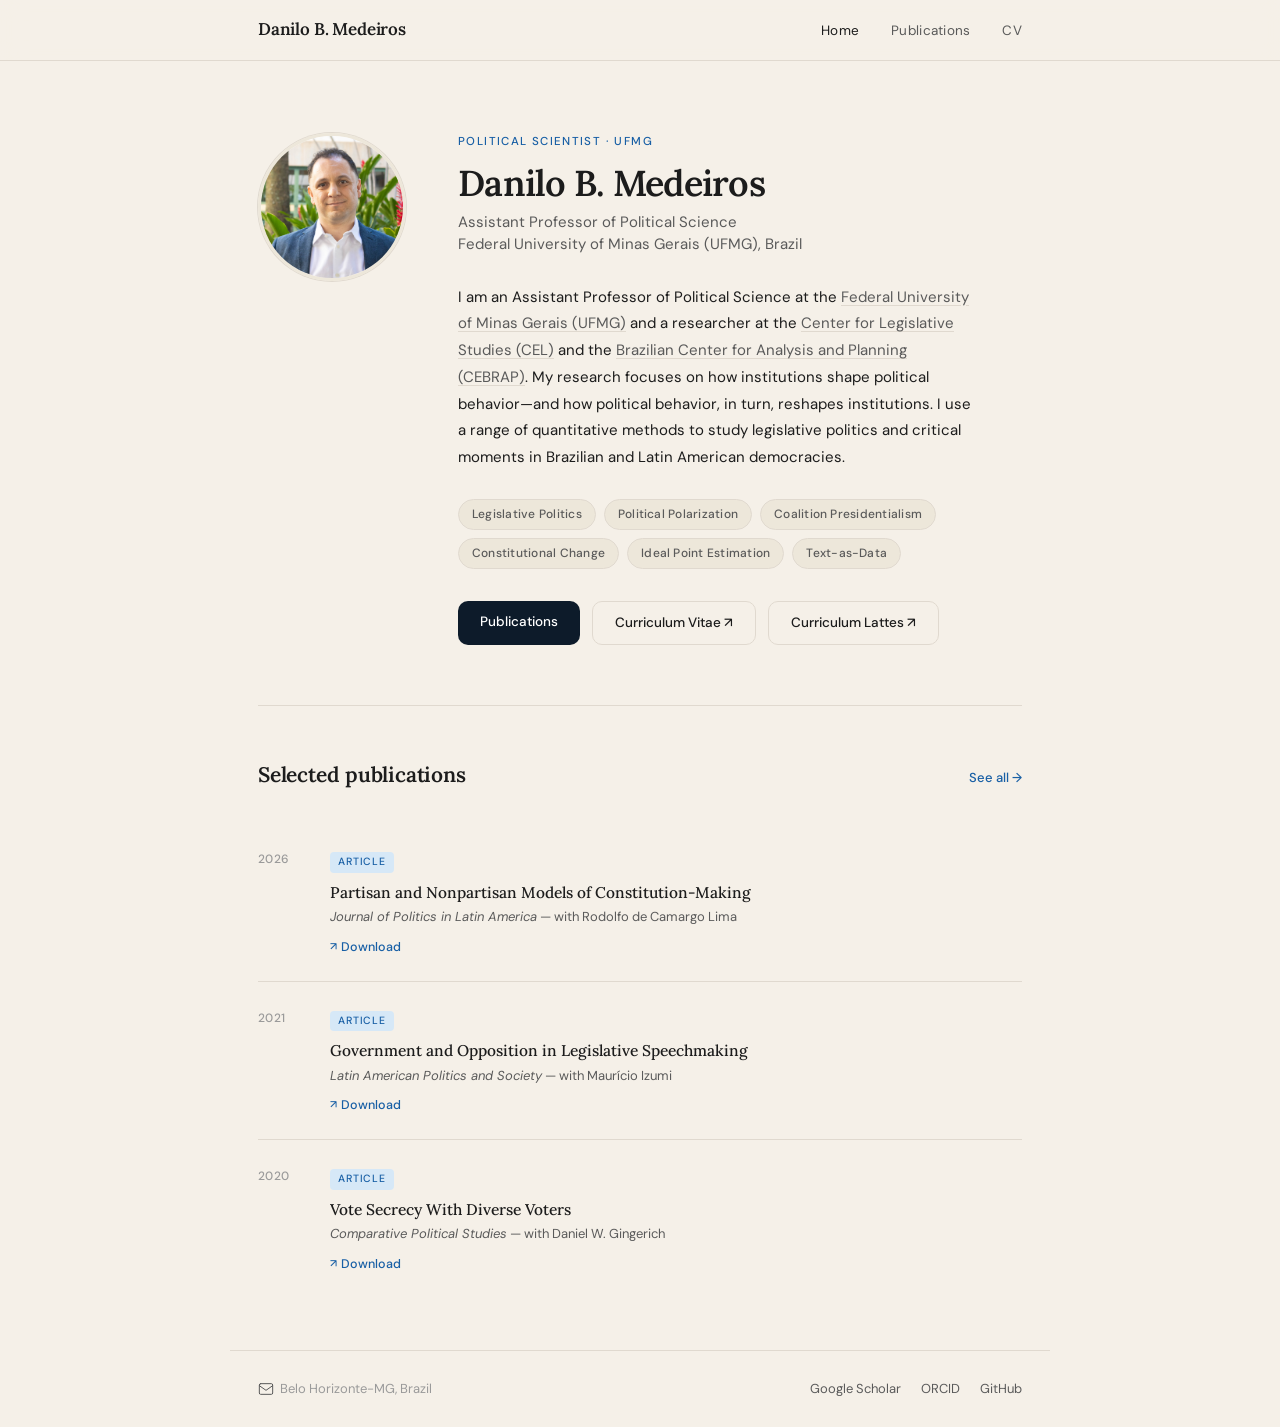
==== commit 45d2472b: "Update index.html" ====
--- a/index.html
+++ b/index.html
@@ -464,6 +464,7 @@
         <div class="cta-row">
           <a class="btn btn-primary" href="publications.html">Publications</a>
           <a class="btn btn-outline" href="cv.pdf" target="_blank">Curriculum Vitae ↗</a>
+          <a class="btn btn-outline" href="http://lattes.cnpq.br/6600809862208281" target="_blank">Curriculum Lattes ↗</a>
         </div>
       </div>
     </section>
@@ -521,10 +522,9 @@
   </main>
 
   <footer>
-    <span class="footer-left"><a class="footer-email" href="mailto:danilomedeiros@ufmg.br" title="danilomedeiros@ufmg.br"><svg xmlns="http://www.w3.org/2000/svg" width="16" height="16" viewBox="0 0 24 24" fill="none" stroke="currentColor" stroke-width="1.5" stroke-linecap="round" stroke-linejoin="round"><rect x="2" y="4" width="20" height="16" rx="2"/><path d="M2 7l10 7 10-7"/></svg></a> &nbsp;·&nbsp; Belo Horizonte-MG, Brazil</span>
+    <span class="footer-left" style="display:flex; align-items:center; gap:6px;"><a class="footer-email" href="mailto:danilomedeiros@ufmg.br" title="danilomedeiros@ufmg.br"><svg xmlns="http://www.w3.org/2000/svg" width="16" height="16" viewBox="0 0 24 24" fill="none" stroke="currentColor" stroke-width="1.5" stroke-linecap="round" stroke-linejoin="round"><rect x="2" y="4" width="20" height="16" rx="2"/><path d="M2 7l10 7 10-7"/></svg></a><span>Belo Horizonte-MG, Brazil</span></span>
     <div class="footer-links">
       <a href="https://scholar.google.com/citations?user=SErgSUYAAAAJ&hl=pt-BR" target="_blank">Google Scholar</a>
-      <a href="http://lattes.cnpq.br/6600809862208281" target="_blank">Lattes</a>
       <a href="https://orcid.org/0000-0003-1642-5444" target="_blank">ORCID</a>
       <a href="https://github.com/dbmedeiros" target="_blank">GitHub</a>
     </div>
